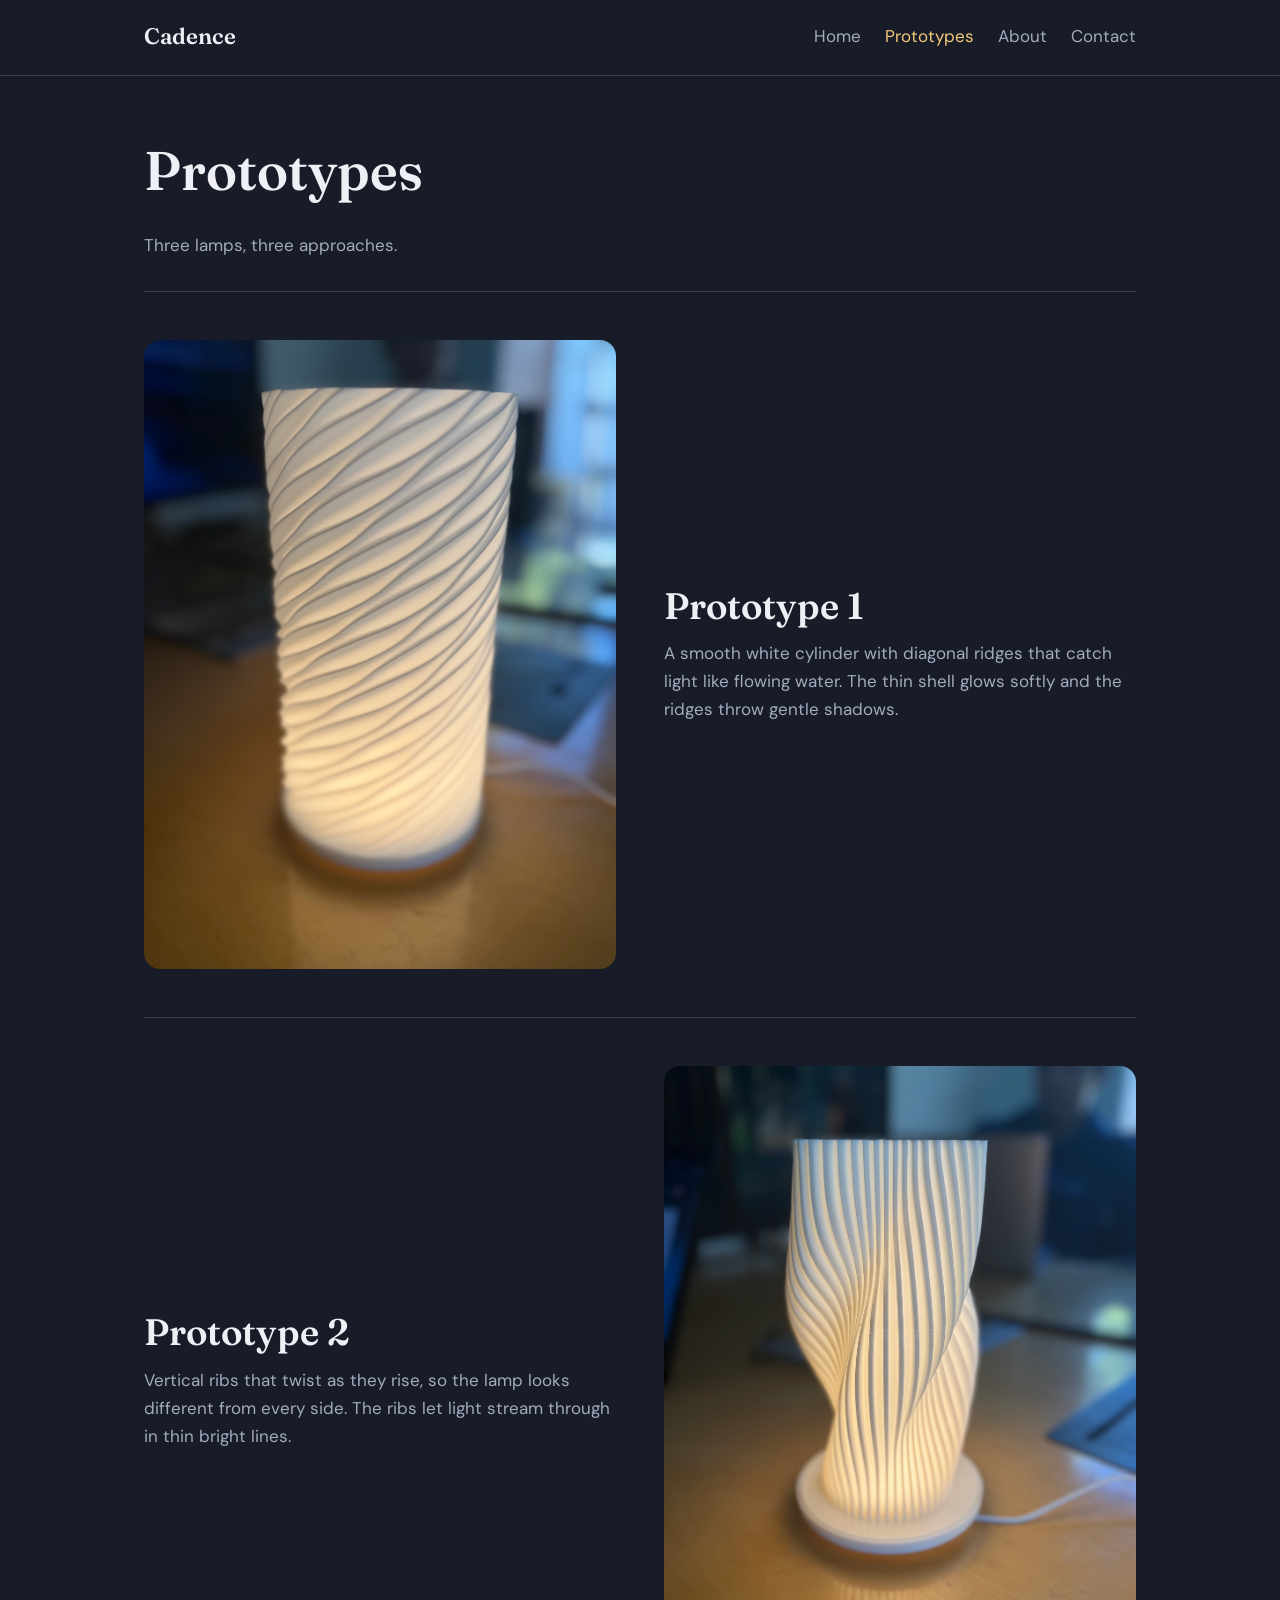
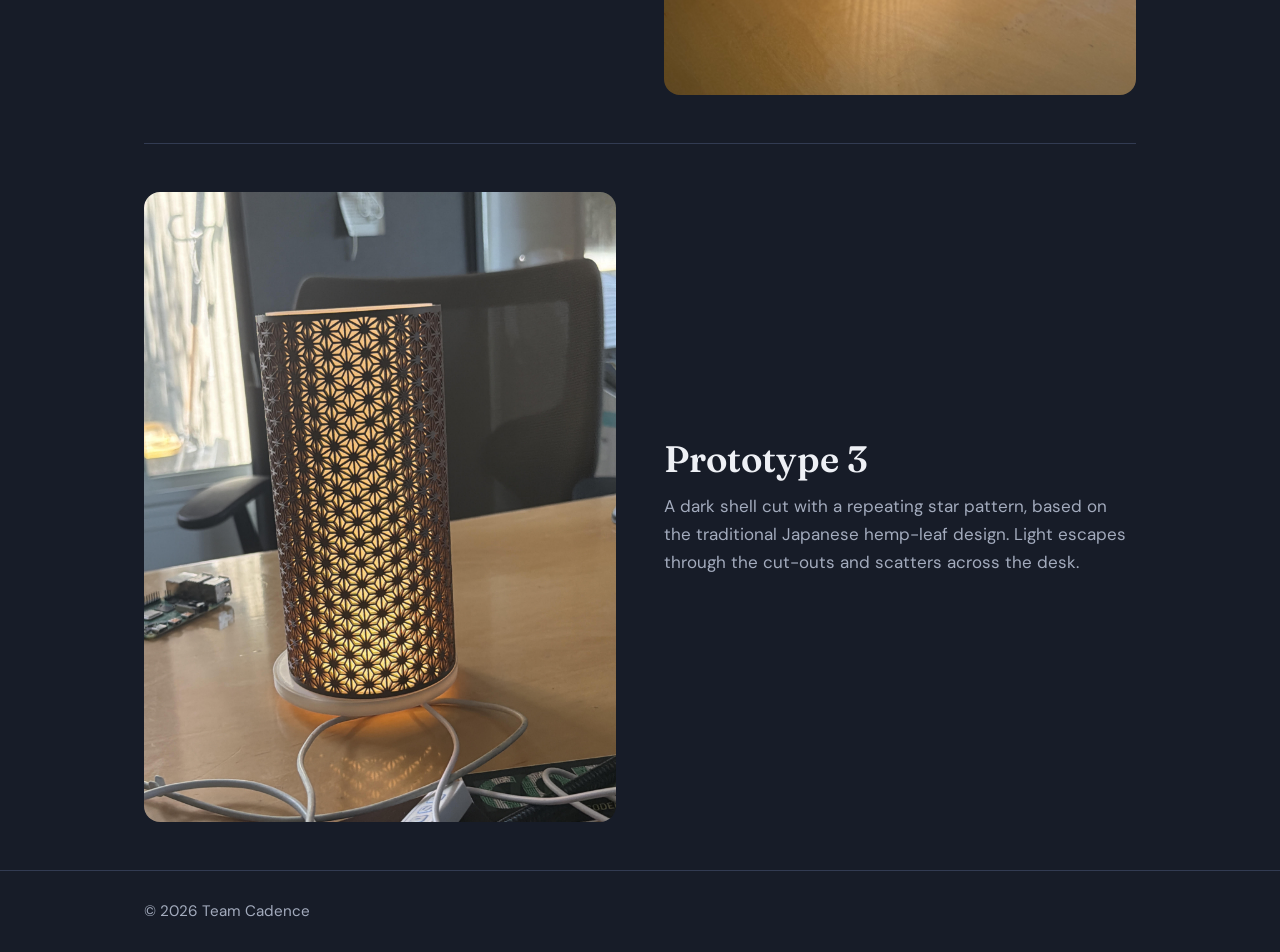
==== prototypes.html @ 89ff5c69 "Add files via upload" ====
<!DOCTYPE html>
<html lang="en">
<head>
<meta charset="UTF-8">
<meta name="viewport" content="width=device-width, initial-scale=1">
<title>Prototypes | Cadence</title>
<link rel="icon" href="data:image/svg+xml,<svg xmlns=%22http://www.w3.org/2000/svg%22 viewBox=%220 0 100 100%22><text y=%22.9em%22 font-size=%2290%22>💡</text></svg>">
<link rel="preconnect" href="https://fonts.googleapis.com">
<link href="https://fonts.googleapis.com/css2?family=DM+Sans:wght@400;600&family=Fraunces:wght@600&display=swap" rel="stylesheet">
<link rel="stylesheet" href="style.css">
</head>
<body>
<header><nav>
  <a class="logo" href="/">Cadence</a>
  <ul><li><a href="/">Home</a></li><li><a href="/prototypes" aria-current="page">Prototypes</a></li><li><a href="/about">About</a></li><li><a href="/contact">Contact</a></li></ul>
</nav></header>
<main class="wrap">
<section class="intro">
  <h1 class="page-title">Prototypes</h1>
  <p style="margin-top:14px">Three lamps, three approaches.</p>
</section>
<article class="proto" id="wave">
  <img src="images/prototype-1.jpg" alt="Wave prototype lit from inside">
  <div>
    <h2>Prototype 1</h2>
    <p>A smooth white cylinder with diagonal ridges that catch light like flowing water. The thin shell glows softly and the ridges throw gentle shadows.</p>
  </div>
</article>
<article class="proto" id="twist">
  <img src="images/prototype-2.jpg" alt="Twist prototype lit from inside">
  <div>
    <h2>Prototype 2</h2>
    <p>Vertical ribs that twist as they rise, so the lamp looks different from every side. The ribs let light stream through in thin bright lines.</p>
  </div>
</article>
<article class="proto" id="asanoha">
  <img src="images/prototype-3.png" alt="Asanoha prototype lit from inside">
  <div>
    <h2>Prototype 3</h2>
    <p>A dark shell cut with a repeating star pattern, based on the traditional Japanese hemp-leaf design. Light escapes through the cut-outs and scatters across the desk.</p>
  </div>
</article>
</main>
<footer><div class="wrap">&copy; 2026 Team Cadence</div></footer>
</body>
</html>
---- style.css ----
/* Team Cadence styles. Edit colors here. */
:root{--bg:#171c28;--panel:#202738;--text:#eef0f5;--muted:#a3abbd;--glow:#f5c978;--line:#323b52;
--serif:'Fraunces',Georgia,serif;--sans:'DM Sans',system-ui,sans-serif}
*{box-sizing:border-box;margin:0}
body{background:var(--bg);color:var(--text);font:17px/1.65 var(--sans)}
img{max-width:100%;display:block}
a{color:var(--glow)}
:focus-visible{outline:2px solid var(--glow);outline-offset:3px}
.wrap{max-width:1040px;margin:0 auto;padding:0 24px}
h1,h2,h3{font-family:var(--serif);font-weight:600;line-height:1.15}
h1{font-size:clamp(2.6rem,7vw,4.6rem)}
h2{font-size:clamp(1.7rem,4vw,2.3rem);margin-bottom:12px}
p{max-width:62ch;color:var(--muted)}
section{padding:64px 0}
.page-title{font-size:clamp(2.2rem,6vw,3.4rem)}

header{border-bottom:1px solid var(--line)}
nav{display:flex;justify-content:space-between;align-items:center;flex-wrap:wrap;gap:12px;padding:18px 24px 20px;max-width:1040px;margin:0 auto}
.logo{font-family:var(--serif);font-size:1.4rem;font-weight:600;color:var(--text);text-decoration:none}
nav ul{display:flex;gap:24px;list-style:none;padding:0}
nav ul a{color:var(--muted);text-decoration:none}
nav ul a:hover,nav ul a[aria-current]{color:var(--glow)}

.hero{display:grid;grid-template-columns:1.1fr .9fr;gap:48px;align-items:center;padding:72px 0}
.hero p{margin:20px 0 28px;font-size:1.15rem}
.hero img{border-radius:20px;box-shadow:0 0 90px rgba(245,201,120,.28);aspect-ratio:3/4;object-fit:cover}
.btn{display:inline-block;background:var(--glow);color:#1b1608;padding:12px 24px;border-radius:999px;font:inherit;font-weight:600;text-decoration:none;border:0;cursor:pointer}
.btn:hover{filter:brightness(1.08)}

.support{background:var(--panel);border:1px solid var(--line);border-radius:20px;padding:40px;margin-bottom:64px;text-align:center;box-shadow:0 0 60px rgba(245,201,120,.12)}
.support p{margin:0 auto 24px}

.intro{padding-bottom:32px}
.proto{display:grid;grid-template-columns:1fr 1fr;gap:48px;align-items:center;padding:48px 0;border-top:1px solid var(--line)}
.proto:nth-of-type(even) img{order:2}
.proto img{border-radius:16px;aspect-ratio:3/4;object-fit:cover;width:100%}
.proto dl{margin-top:20px;display:grid;grid-template-columns:auto 1fr;gap:6px 18px}
.proto dd{color:var(--muted)}

.team{display:grid;grid-template-columns:repeat(auto-fit,minmax(180px,1fr));gap:28px;margin-top:32px}
.member{background:none;border:0;color:inherit;font:inherit;cursor:pointer;display:block;width:100%;padding:8px;text-align:center;border-radius:20px;transition:background .25s ease,transform .25s ease}
.photo{width:140px;height:140px;border-radius:50%;margin:0 auto 14px;background:var(--panel);display:grid;place-items:center;font-family:var(--serif);font-size:2.4rem;color:var(--glow);overflow:hidden;transition:box-shadow .3s ease,transform .3s ease}
.photo img{width:100%;height:100%;object-fit:cover}
.member .name{display:block;font-family:var(--serif);font-size:1.2rem;font-weight:600}
.member .role{display:block;color:var(--muted);font-size:.95rem;margin-top:4px}
.member:hover,.member:focus-visible{background:rgba(245,201,120,.06);transform:translateY(-4px);outline:none}
.member:hover .photo,.member:focus-visible .photo{box-shadow:0 0 12px rgba(245,201,120,.7),0 0 40px rgba(245,201,120,.4),0 0 80px rgba(245,201,120,.2);transform:scale(1.05)}
.member:hover .name,.member:focus-visible .name{color:var(--glow)}
@media(prefers-reduced-motion:reduce){.member,.photo{transition:none}.member:hover,.member:focus-visible,.member:hover .photo{transform:none}}

dialog.bio{margin:auto;max-width:480px;width:calc(100% - 48px);background:var(--panel);color:var(--text);border:1px solid var(--line);border-radius:20px;padding:32px;box-shadow:0 0 80px rgba(245,201,120,.2)}
dialog.bio::backdrop{background:rgba(10,13,20,.75)}
dialog.bio p{margin:12px 0 24px}
dialog.bio .close{background:var(--glow);color:#1b1608;border:0;border-radius:999px;padding:10px 24px;font:inherit;font-weight:600;cursor:pointer;transition:box-shadow .25s ease,transform .25s ease}
dialog.bio .close:hover,dialog.bio .close:focus-visible{box-shadow:0 0 20px rgba(245,201,120,.6);transform:translateY(-2px)}

form{display:grid;gap:16px;max-width:520px;margin-top:28px}
label{display:grid;gap:6px}
input,textarea{background:var(--panel);border:1px solid var(--line);color:var(--text);border-radius:10px;padding:12px;font:inherit}
textarea{min-height:140px;resize:none}
.submitted input:invalid,
.submitted textarea:invalid{border-color:#ff5a5f;box-shadow:0 0 0 3px rgba(255,90,95,.25)}
#form-status{margin-top:16px;color:var(--glow)}

footer{border-top:1px solid var(--line);padding:28px 0;color:var(--muted);font-size:.95rem}
@media(max-width:760px){.hero,.proto{grid-template-columns:1fr;gap:28px}.proto:nth-of-type(even) img{order:0}}
input:user-invalid,
textarea:user-invalid{
  border-color:#ff5a5f;
  box-shadow:0 0 0 3px rgba(255,90,95,.25);
}
.submitted label:has(:invalid)::before{
  content:"Please fill this in";
  color:#ff5a5f;
  font-size:.9rem;
  order:1;
}
label input,
label textarea{order:2}
.submitted label:has(input[type="email"]:invalid)::before{
  content:"Please enter a valid email";
}
.page-title + p{margin-top:28px !important}
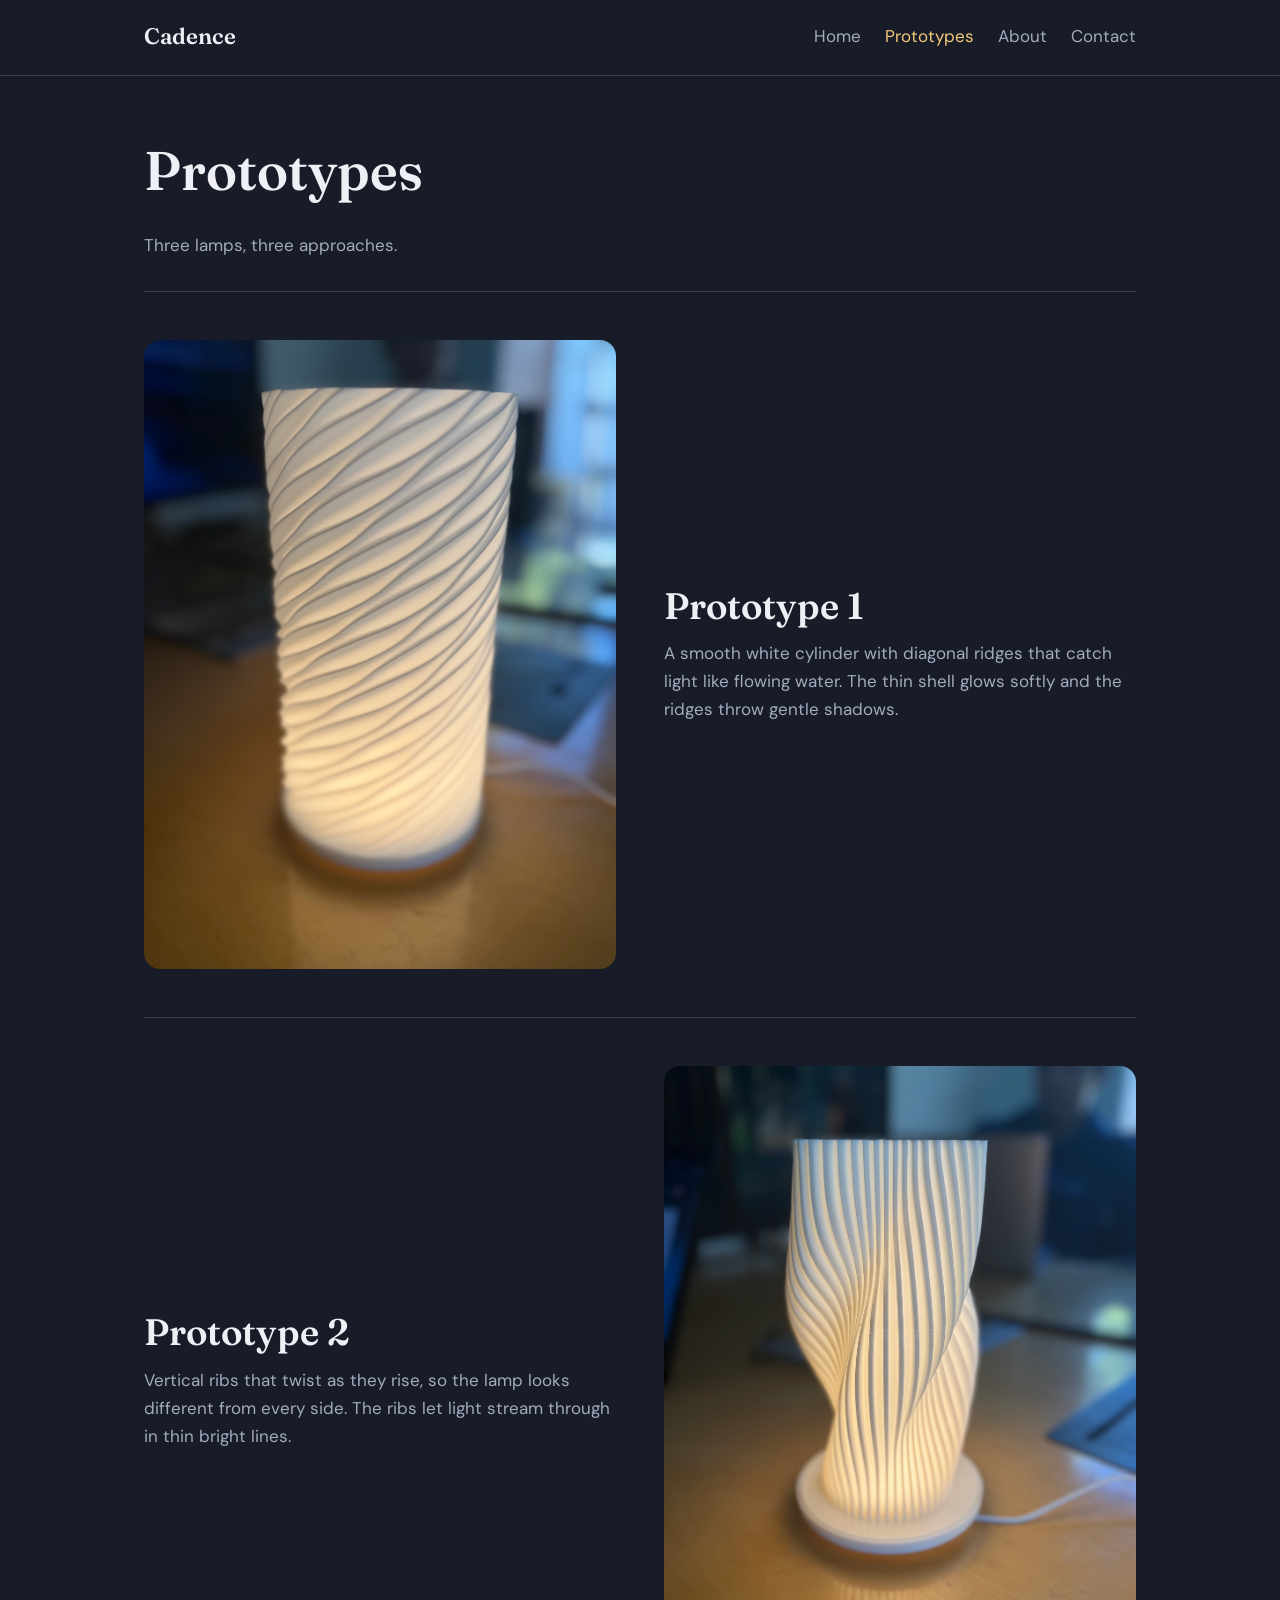
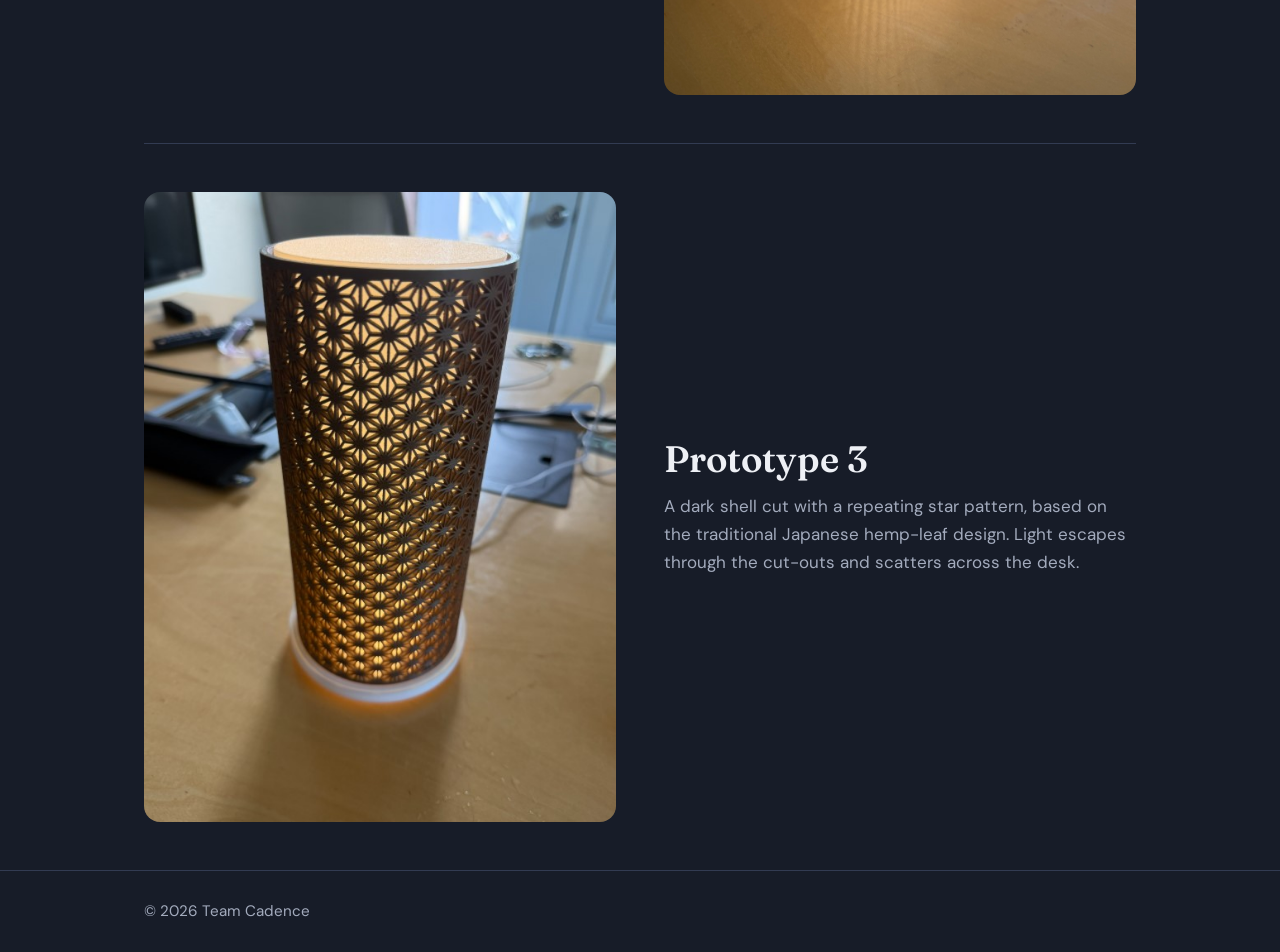
==== commit 8952b2b5: "Update prototypes.html" ====
--- a/prototypes.html
+++ b/prototypes.html
@@ -34,7 +34,7 @@
   </div>
 </article>
 <article class="proto" id="asanoha">
-  <img src="images/prototype-3.png" alt="Asanoha prototype lit from inside">
+  <img src="images/prototype-3.jpg" alt="Asanoha prototype lit from inside">
   <div>
     <h2>Prototype 3</h2>
     <p>A dark shell cut with a repeating star pattern, based on the traditional Japanese hemp-leaf design. Light escapes through the cut-outs and scatters across the desk.</p>
